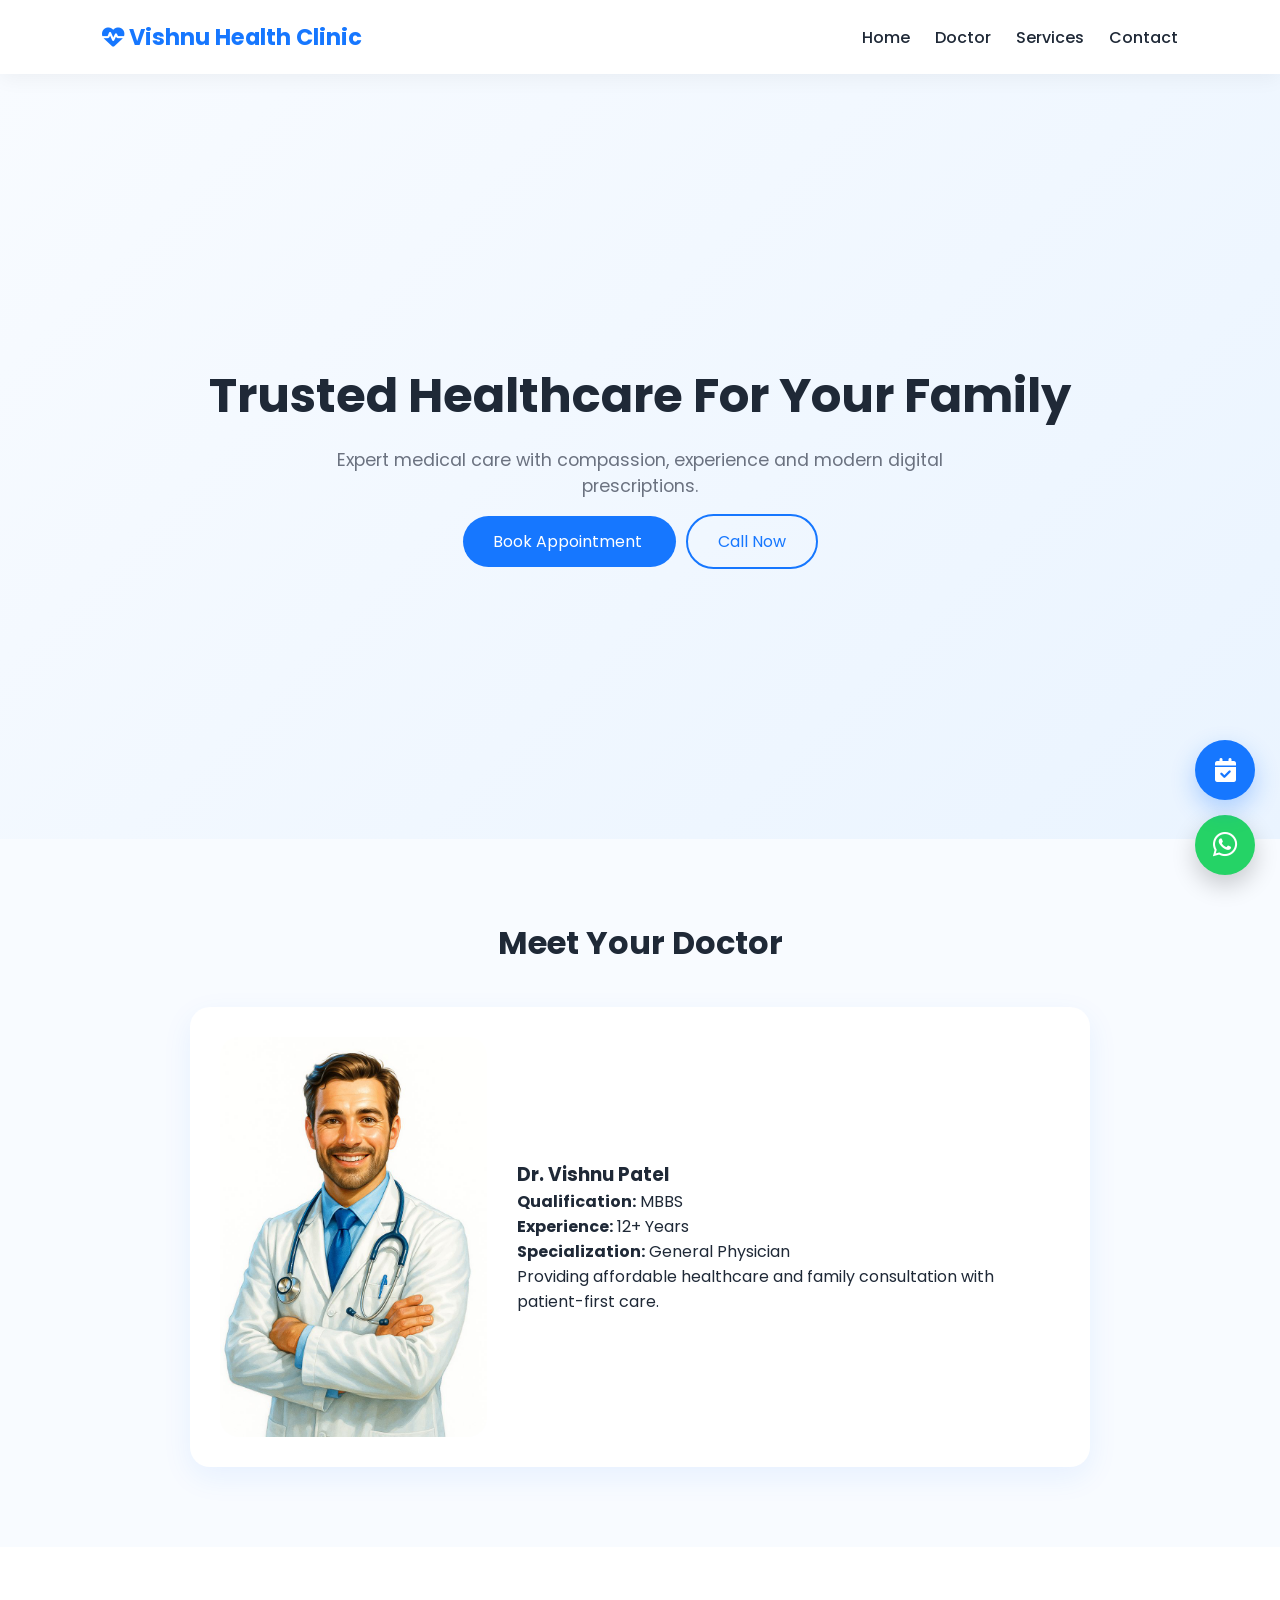
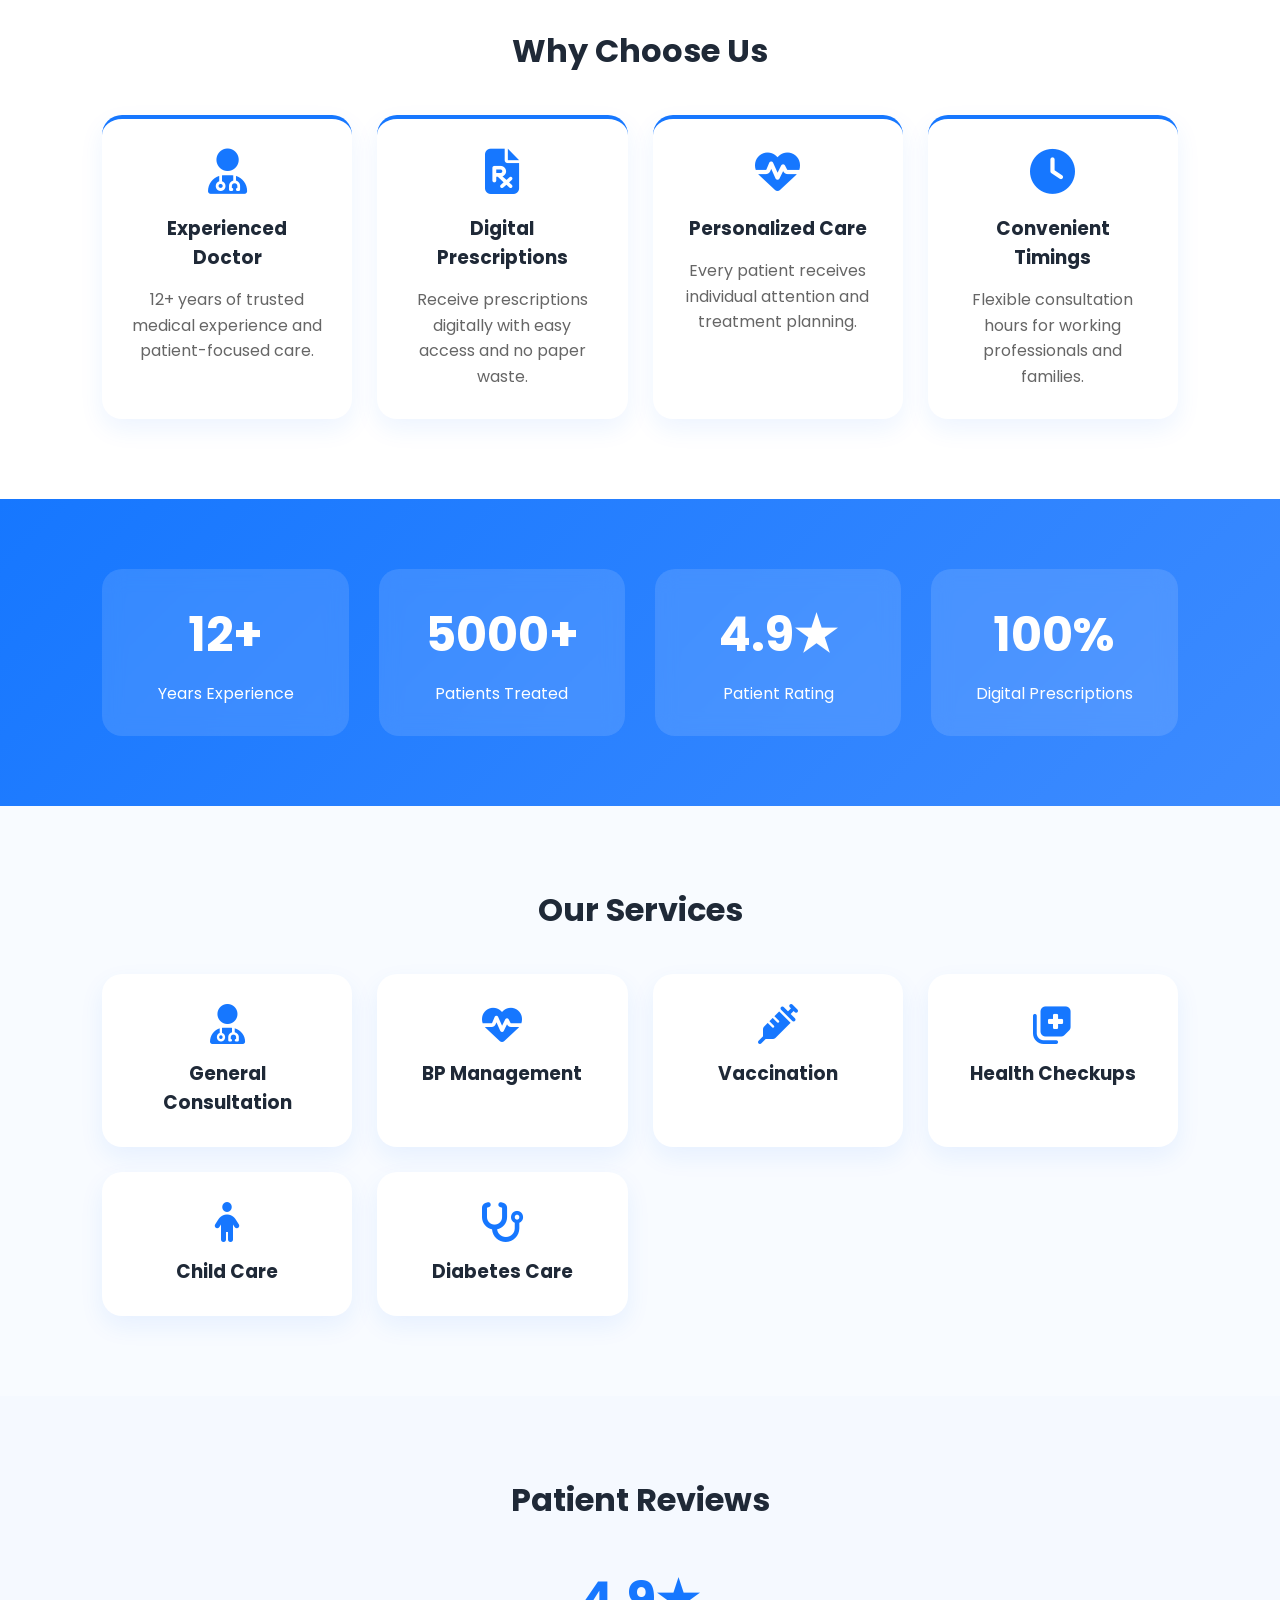
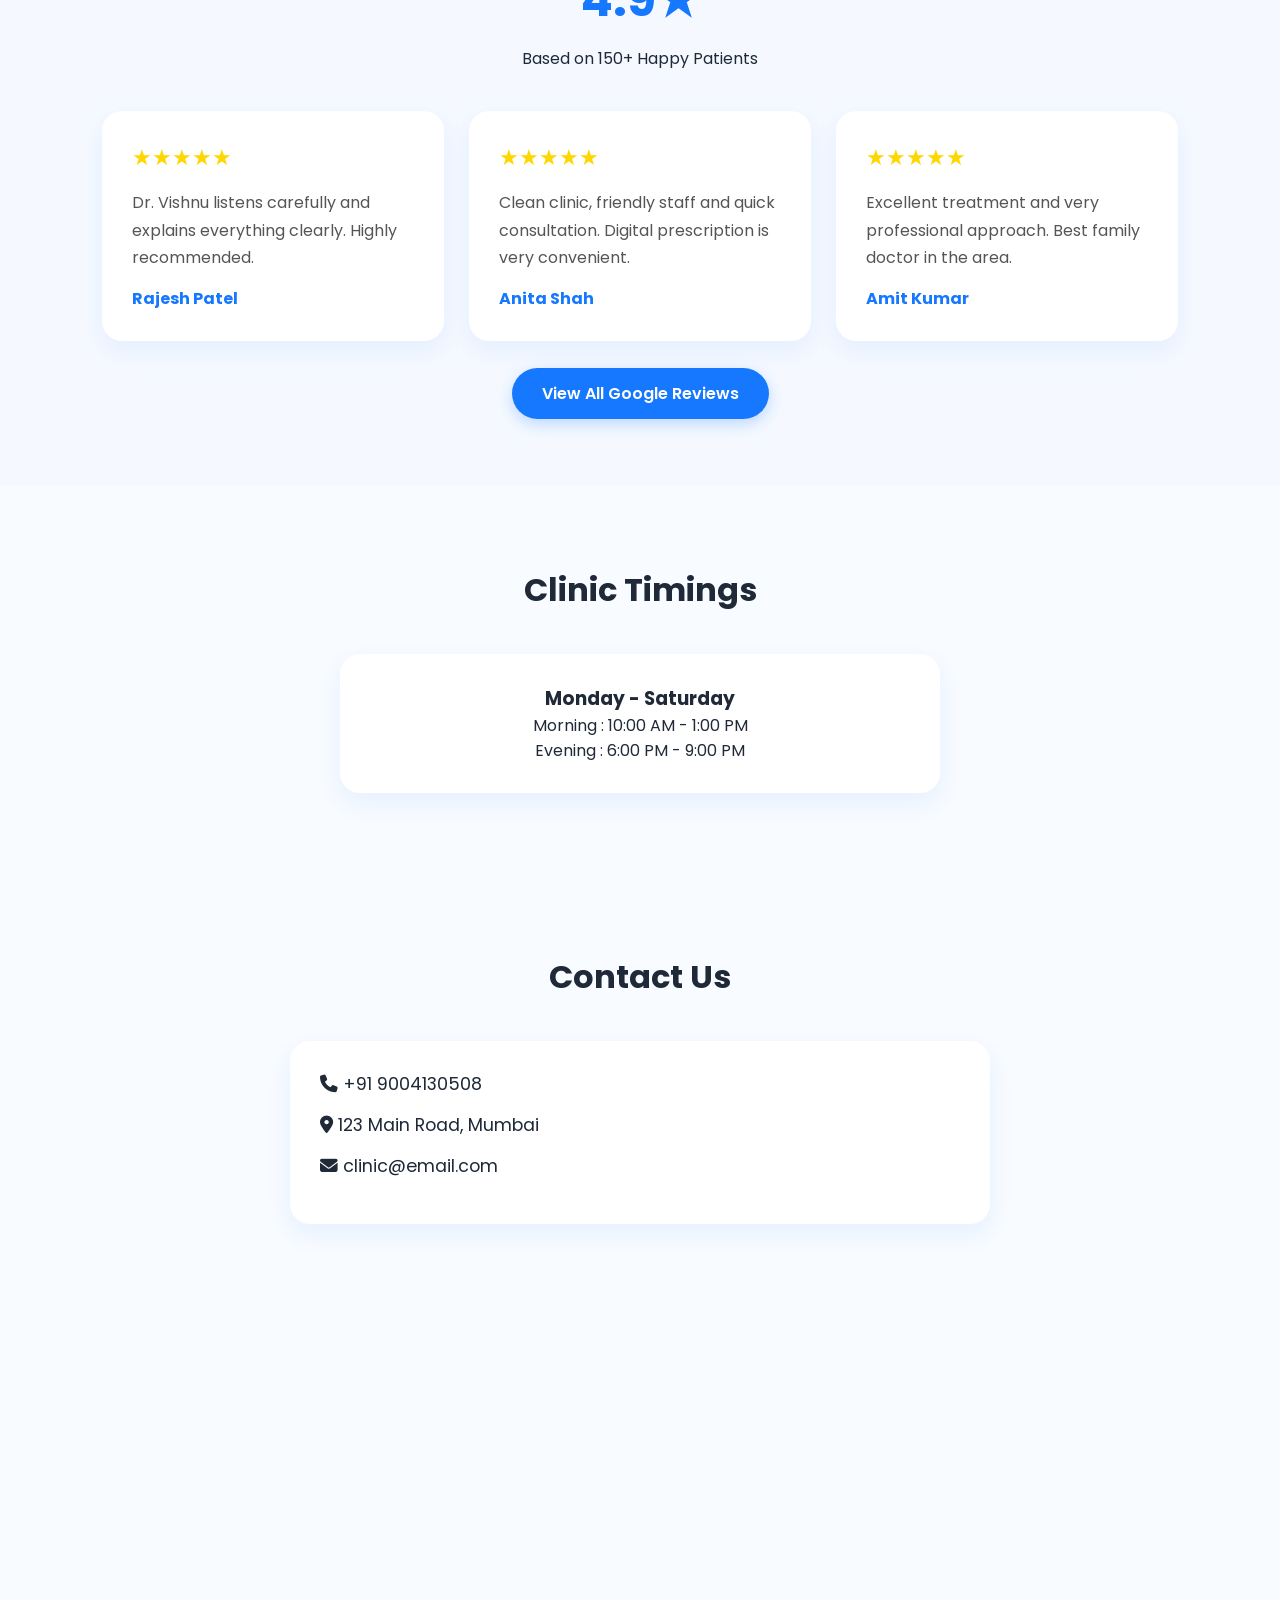
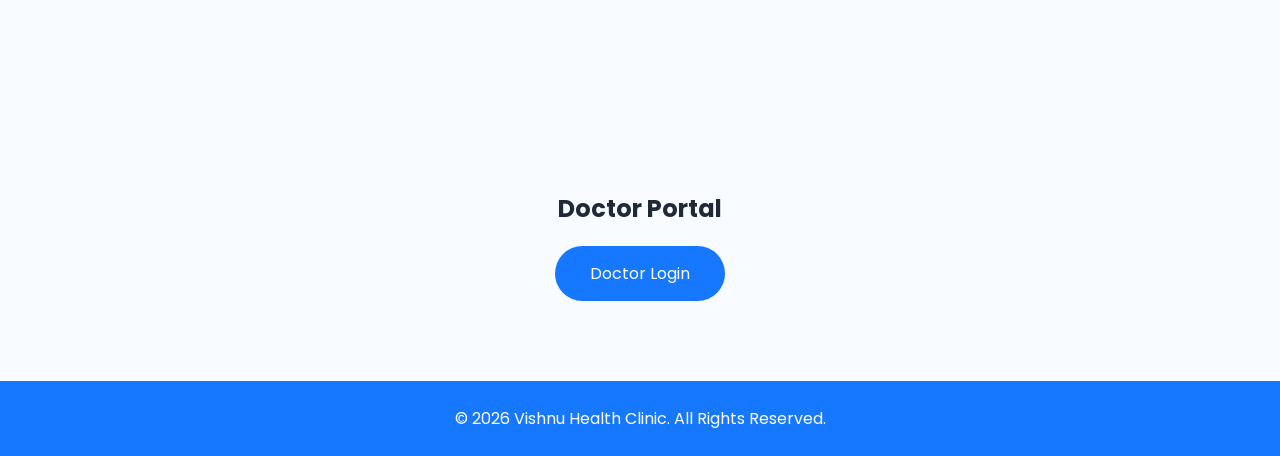
==== index.html @ 56dab734 "Add files via upload" ====
<!DOCTYPE html>
<html lang="en">

<head>
<meta charset="UTF-8">
<meta name="viewport" content="width=device-width, initial-scale=1.0">

<title>Vishnu Health Clinic</title>

<link rel="stylesheet" href="style.css">

<link rel="preconnect" href="https://fonts.googleapis.com">
<link href="https://fonts.googleapis.com/css2?family=Poppins:wght@300;400;500;600;700&display=swap" rel="stylesheet">

<link rel="stylesheet"
href="https://cdnjs.cloudflare.com/ajax/libs/font-awesome/6.5.1/css/all.min.css">
</head>

<body>

<!-- NAVBAR -->

<nav>

<div class="logo">
<i class="fa-solid fa-heart-pulse"></i>
Vishnu Health Clinic
</div>

<ul>
<li><a href="#home">Home</a></li>
<li><a href="#doctor">Doctor</a></li>
<li><a href="#services">Services</a></li>
<li><a href="#contact">Contact</a></li>
</ul>

</nav>

<!-- HERO -->

<section id="home" class="hero">

<div class="hero-content">

<h1>Trusted Healthcare For Your Family</h1>

<p>
Expert medical care with compassion, experience and modern digital prescriptions.
</p>

<div class="hero-buttons">

<a href="#" class="btn-primary" onclick="openPopup()">
Book Appointment
</a>

<a href="tel:+919004130508" class="btn-secondary">
Call Now
</a>

</div>

</div>

</section>

<!-- ABOUT DOCTOR -->

<section id="doctor" class="section">

<h2>Meet Your Doctor</h2>

<div class="doctor-card">

<img src="doctor.jpg" alt="Doctor">

<div>

<h3>Dr. Vishnu Patel</h3>

<p><strong>Qualification:</strong> MBBS</p>

<p><strong>Experience:</strong> 12+ Years</p>

<p><strong>Specialization:</strong> General Physician</p>

<p>
Providing affordable healthcare and family consultation with patient-first care.
</p>

</div>

</div>

</section>

<!-- WHY CHOOSE US -->

<section class="section why-us">

<h2>Why Choose Us</h2>

<div class="why-grid">

<div class="why-card">

<i class="fa-solid fa-user-doctor"></i>

<h3>Experienced Doctor</h3>

<p>
12+ years of trusted medical experience and patient-focused care.
</p>

</div>

<div class="why-card">

<i class="fa-solid fa-file-prescription"></i>

<h3>Digital Prescriptions</h3>

<p>
Receive prescriptions digitally with easy access and no paper waste.
</p>

</div>

<div class="why-card">

<i class="fa-solid fa-heart-pulse"></i>

<h3>Personalized Care</h3>

<p>
Every patient receives individual attention and treatment planning.
</p>

</div>

<div class="why-card">

<i class="fa-solid fa-clock"></i>

<h3>Convenient Timings</h3>

<p>
Flexible consultation hours for working professionals and families.
</p>

</div>

</div>

</section>

<!-- DOCTOR STATS -->

<section class="stats-section">

<div class="stat-box">

<h2>12+</h2>

<p>Years Experience</p>

</div>

<div class="stat-box">

<h2>5000+</h2>

<p>Patients Treated</p>

</div>

<div class="stat-box">

<h2>4.9★</h2>

<p>Patient Rating</p>

</div>

<div class="stat-box">

<h2>100%</h2>

<p>Digital Prescriptions</p>

</div>

</section>

<!-- SERVICES -->

<section id="services" class="section">

<h2>Our Services</h2>

<div class="services-grid">

<div class="service-card">
<i class="fa-solid fa-user-doctor"></i>
<h3>General Consultation</h3>
</div>

<div class="service-card">
<i class="fa-solid fa-heart-pulse"></i>
<h3>BP Management</h3>
</div>

<div class="service-card">
<i class="fa-solid fa-syringe"></i>
<h3>Vaccination</h3>
</div>

<div class="service-card">
<i class="fa-solid fa-notes-medical"></i>
<h3>Health Checkups</h3>
</div>

<div class="service-card">
<i class="fa-solid fa-child"></i>
<h3>Child Care</h3>
</div>

<div class="service-card">
<i class="fa-solid fa-stethoscope"></i>
<h3>Diabetes Care</h3>
</div>

</div>

</section>

<!-- GOOGLE REVIEWS -->

<section class="section reviews-section">

<h2>Patient Reviews</h2>

<div class="rating-summary">

<div class="rating-number">
4.9★
</div>

<p>Based on 150+ Happy Patients</p>

</div>

<div class="reviews-grid">

<div class="review-card">

<div class="stars">★★★★★</div>

<p>
Dr. Vishnu listens carefully and explains everything clearly. Highly recommended.
</p>

<h4>Rajesh Patel</h4>

</div>

<div class="review-card">

<div class="stars">★★★★★</div>

<p>
Clean clinic, friendly staff and quick consultation. Digital prescription is very convenient.
</p>

<h4>Anita Shah</h4>

</div>

<div class="review-card">

<div class="stars">★★★★★</div>

<p>
Excellent treatment and very professional approach. Best family doctor in the area.
</p>

<h4>Amit Kumar</h4>

</div>

</div>

<div class="review-button">

<a href="#" target="_blank">
View All Google Reviews
</a>

</div>

</section>

<!-- TIMINGS -->

<section class="section">

<h2>Clinic Timings</h2>

<div class="timings">

<h3>Monday - Saturday</h3>

<p>Morning : 10:00 AM - 1:00 PM</p>

<p>Evening : 6:00 PM - 9:00 PM</p>

</div>

</section>

<!-- CONTACT -->

<section id="contact" class="section">

<h2>Contact Us</h2>

<div class="contact-card">

<p>
<i class="fa-solid fa-phone"></i>
+91 9004130508
</p>

<p>
<i class="fa-solid fa-location-dot"></i>
123 Main Road, Mumbai
</p>

<p>
<i class="fa-solid fa-envelope"></i>
clinic@email.com
</p>

</div>

</section>

<!-- MAP -->

<section>

<iframe
class="map"
src="https://maps.google.com/maps?q=mumbai&t=&z=13&ie=UTF8&iwloc=&output=embed">
</iframe>

</section>

<!-- LOGIN -->

<section class="login-section">

<h2>Doctor Portal</h2>

<a href="doctor-login.html" class="login-btn">
Doctor Login
</a>

</section>

<!-- FOOTER -->

<footer>

<p>© 2026 Vishnu Health Clinic. All Rights Reserved.</p>

</footer>

<!-- APPOINTMENT POPUP -->

<div id="appointmentModal" class="modal">

<div class="modal-content">

<span class="close-btn" onclick="closePopup()">
&times;
</span>

<h2>Book Appointment</h2>

<form id="appointmentForm">

<input
type="text"
id="patientName"
placeholder="Patient Name"
required>

<input
type="tel"
id="mobile"
placeholder="Mobile Number"
required>

<input
type="date"
id="date"
required>

<select id="time" required>

<option value="">
Select Time
</option>

<option>10:00 AM</option>
<option>11:00 AM</option>
<option>12:00 PM</option>
<option>6:00 PM</option>
<option>7:00 PM</option>

</select>

<textarea
id="reason"
placeholder="Reason for Visit">
</textarea>

<button
type="button"
onclick="sendAppointment()">

Submit Appointment

</button>

</form>

</div>

</div>

<!-- FLOATING APPOINTMENT -->

<a href="#"
class="appointment-float"
onclick="openPopup()">

<i class="fa-solid fa-calendar-check"></i>

</a>

<!-- WHATSAPP -->

<a href="https://wa.me/9004130508"
class="whatsapp">

<i class="fa-brands fa-whatsapp"></i>

</a>

<script src="script.js"></script>

</body>
</html>
---- style.css ----
*{
margin:0;
padding:0;
box-sizing:border-box;
font-family:'Poppins',sans-serif;
scroll-behavior:smooth;
}

body{
background:#F8FBFF;
color:#1F2937;
}

/* NAVBAR */

nav{
display:flex;
justify-content:space-between;
align-items:center;
padding:20px 8%;
background:white;
box-shadow:0 4px 20px rgba(0,0,0,0.05);
position:sticky;
top:0;
z-index:1000;
}

.logo{
font-size:1.4rem;
font-weight:700;
color:#1677FF;
}

nav ul{
display:flex;
list-style:none;
gap:25px;
}

nav ul a{
text-decoration:none;
color:#1F2937;
font-weight:500;
}

/* HERO */

.hero{
min-height:85vh;
display:flex;
justify-content:center;
align-items:center;
text-align:center;
padding:40px;

background:linear-gradient(
135deg,
#F8FBFF,
#EAF4FF
);
}

.hero h1{
font-size:3rem;
margin-bottom:15px;
}

.hero p{
max-width:700px;
margin:auto;
font-size:1.1rem;
color:#6B7280;
}

.hero-buttons{
margin-top:30px;
}

.btn-primary{
background:#1677FF;
color:white;
padding:14px 30px;
border-radius:50px;
text-decoration:none;
margin-right:10px;
}

.btn-secondary{
border:2px solid #1677FF;
color:#1677FF;
padding:14px 30px;
border-radius:50px;
text-decoration:none;
}

/* SECTIONS */

.section{
padding:80px 8%;
}

.section h2{
text-align:center;
margin-bottom:40px;
font-size:2rem;
}

/* DOCTOR */

.doctor-card{
background:white;
max-width:900px;
margin:auto;
display:flex;
gap:30px;
align-items:center;
padding:30px;
border-radius:20px;
box-shadow:0 10px 30px rgba(22,119,255,0.08);
}

.doctor-card img{
width:300px;
height:400px;
object-fit:contain;
object-position:center;
border-radius:20px;
}

/* SERVICES */

.services-grid{
display:grid;
grid-template-columns:repeat(auto-fit,minmax(250px,1fr));
gap:25px;
}

.service-card{
background:white;
padding:30px;
text-align:center;
border-radius:20px;
box-shadow:0 10px 25px rgba(22,119,255,0.08);
transition:0.3s;
}

.service-card:hover{
transform:translateY(-5px);
}

.service-card i{
font-size:40px;
color:#1677FF;
margin-bottom:15px;
}

/* TIMINGS */

.timings{
max-width:600px;
margin:auto;
text-align:center;
background:white;
padding:30px;
border-radius:20px;
box-shadow:0 10px 25px rgba(22,119,255,0.08);
}

/* CONTACT */

.contact-card{
max-width:700px;
margin:auto;
background:white;
padding:30px;
border-radius:20px;
box-shadow:0 10px 25px rgba(22,119,255,0.08);
}

.contact-card p{
margin-bottom:15px;
font-size:1.1rem;
}

/* MAP */

.map{
width:100%;
height:400px;
border:none;
}

/* LOGIN */

.login-section{
padding:80px 8%;
text-align:center;
}

.login-btn{
display:inline-block;
margin-top:20px;
background:#1677FF;
color:white;
padding:15px 35px;
border-radius:50px;
text-decoration:none;
}

/* FOOTER */

footer{
background:#1677FF;
color:white;
padding:25px;
text-align:center;
}

/* WHATSAPP */

.whatsapp{
position:fixed;
bottom:25px;
right:25px;

width:60px;
height:60px;

background:#25D366;
color:white;

display:flex;
align-items:center;
justify-content:center;

border-radius:50%;
font-size:28px;

text-decoration:none;

box-shadow:0 10px 25px rgba(0,0,0,0.2);
}

/* MOBILE */

@media(max-width:768px){

nav{
flex-direction:column;
gap:15px;
}

.hero h1{
font-size:2rem;
}

.doctor-card{
flex-direction:column;
text-align:center;
}

.doctor-card img{
width:180px;
height:180px;
}

}

.modal{
display:none;
position:fixed;
top:0;
left:0;
width:100%;
height:100%;
background:rgba(0,0,0,.5);
z-index:9999;
}

.modal-content{
background:white;
max-width:500px;
width:90%;
margin:5% auto;
padding:30px;
border-radius:20px;
position:relative;
}

.close-btn{
position:absolute;
right:20px;
top:10px;
font-size:30px;
cursor:pointer;
}

.modal input,
.modal select,
.modal textarea{
width:100%;
padding:12px;
margin:10px 0;
border:1px solid #ddd;
border-radius:10px;
}

.modal button{
width:100%;
padding:14px;
background:#1677FF;
color:white;
border:none;
border-radius:10px;
cursor:pointer;
}

/* GOOGLE REVIEWS */

.reviews-section{
background:#f5f9ff;
}

.rating-summary{
text-align:center;
margin-bottom:40px;
}

.rating-number{
font-size:3rem;
font-weight:700;
color:#1677FF;
margin-bottom:10px;
}

.reviews-grid{
display:grid;
grid-template-columns:repeat(auto-fit,minmax(280px,1fr));
gap:25px;
}

.review-card{
background:white;
padding:30px;
border-radius:20px;
box-shadow:0 10px 25px rgba(22,119,255,0.08);
transition:0.3s;
}

.review-card:hover{
transform:translateY(-5px);
}

.stars{
font-size:22px;
color:#FFD700;
margin-bottom:15px;
}

.review-card p{
line-height:1.7;
color:#555;
margin-bottom:15px;
}

.review-card h4{
color:#1677FF;
}

.review-button{
text-align:center;
margin-top:40px;
}

.review-button a{
background:#1677FF;
color:white;
padding:14px 30px;
border-radius:50px;
text-decoration:none;
font-weight:600;
box-shadow:0 5px 15px rgba(22,119,255,0.25);
}

/* WHY CHOOSE US */

.why-us{
background:#ffffff;
}

.why-grid{
display:grid;
grid-template-columns:repeat(auto-fit,minmax(250px,1fr));
gap:25px;
}

.why-card{
background:white;
padding:30px;
text-align:center;
border-radius:20px;
box-shadow:0 10px 25px rgba(22,119,255,0.08);
transition:0.3s;
border-top:4px solid #1677FF;
}

.why-card:hover{
transform:translateY(-5px);
}

.why-card i{
font-size:45px;
color:#1677FF;
margin-bottom:20px;
}

.why-card h3{
margin-bottom:15px;
}

.why-card p{
color:#666;
line-height:1.6;
}

/* FLOATING APPOINTMENT */

.appointment-float{

position:fixed;

bottom:100px;
right:25px;

width:60px;
height:60px;

background:#1677FF;
color:white;

display:flex;
align-items:center;
justify-content:center;

border-radius:50%;

font-size:24px;

text-decoration:none;

box-shadow:0 10px 25px rgba(22,119,255,0.3);

z-index:999;

transition:0.3s;
}

.appointment-float:hover{
transform:scale(1.1);
}

/* DOCTOR STATS */

.stats-section{

background:linear-gradient(
135deg,
#1677FF,
#3D8BFF
);

padding:70px 8%;

display:grid;

grid-template-columns:
repeat(auto-fit,minmax(200px,1fr));

gap:30px;

text-align:center;
}

.stat-box{

background:rgba(255,255,255,0.12);

padding:30px;

border-radius:20px;

backdrop-filter:blur(10px);

transition:0.3s;
}

.stat-box:hover{
transform:translateY(-5px);
}

.stat-box h2{

font-size:3rem;

font-weight:700;

color:white;

margin-bottom:10px;
}

.stat-box p{

color:white;

font-size:1rem;
}
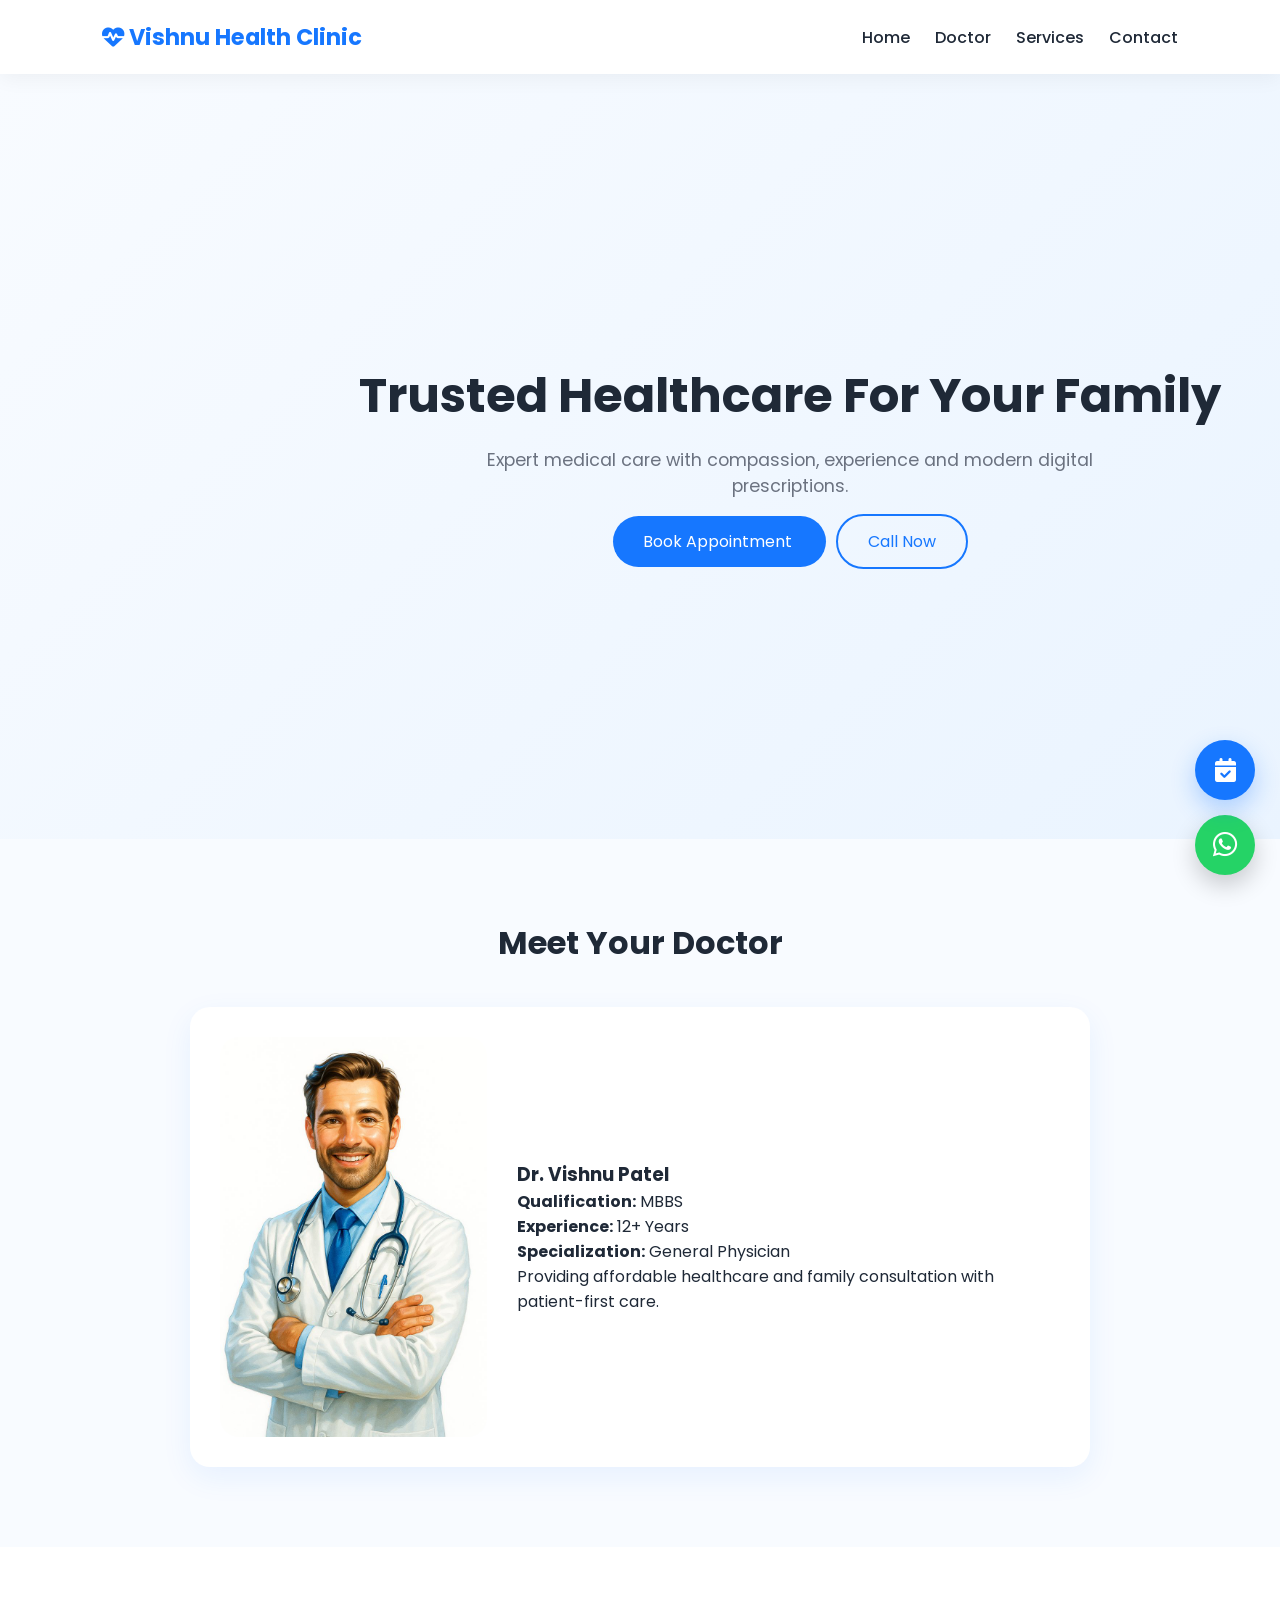
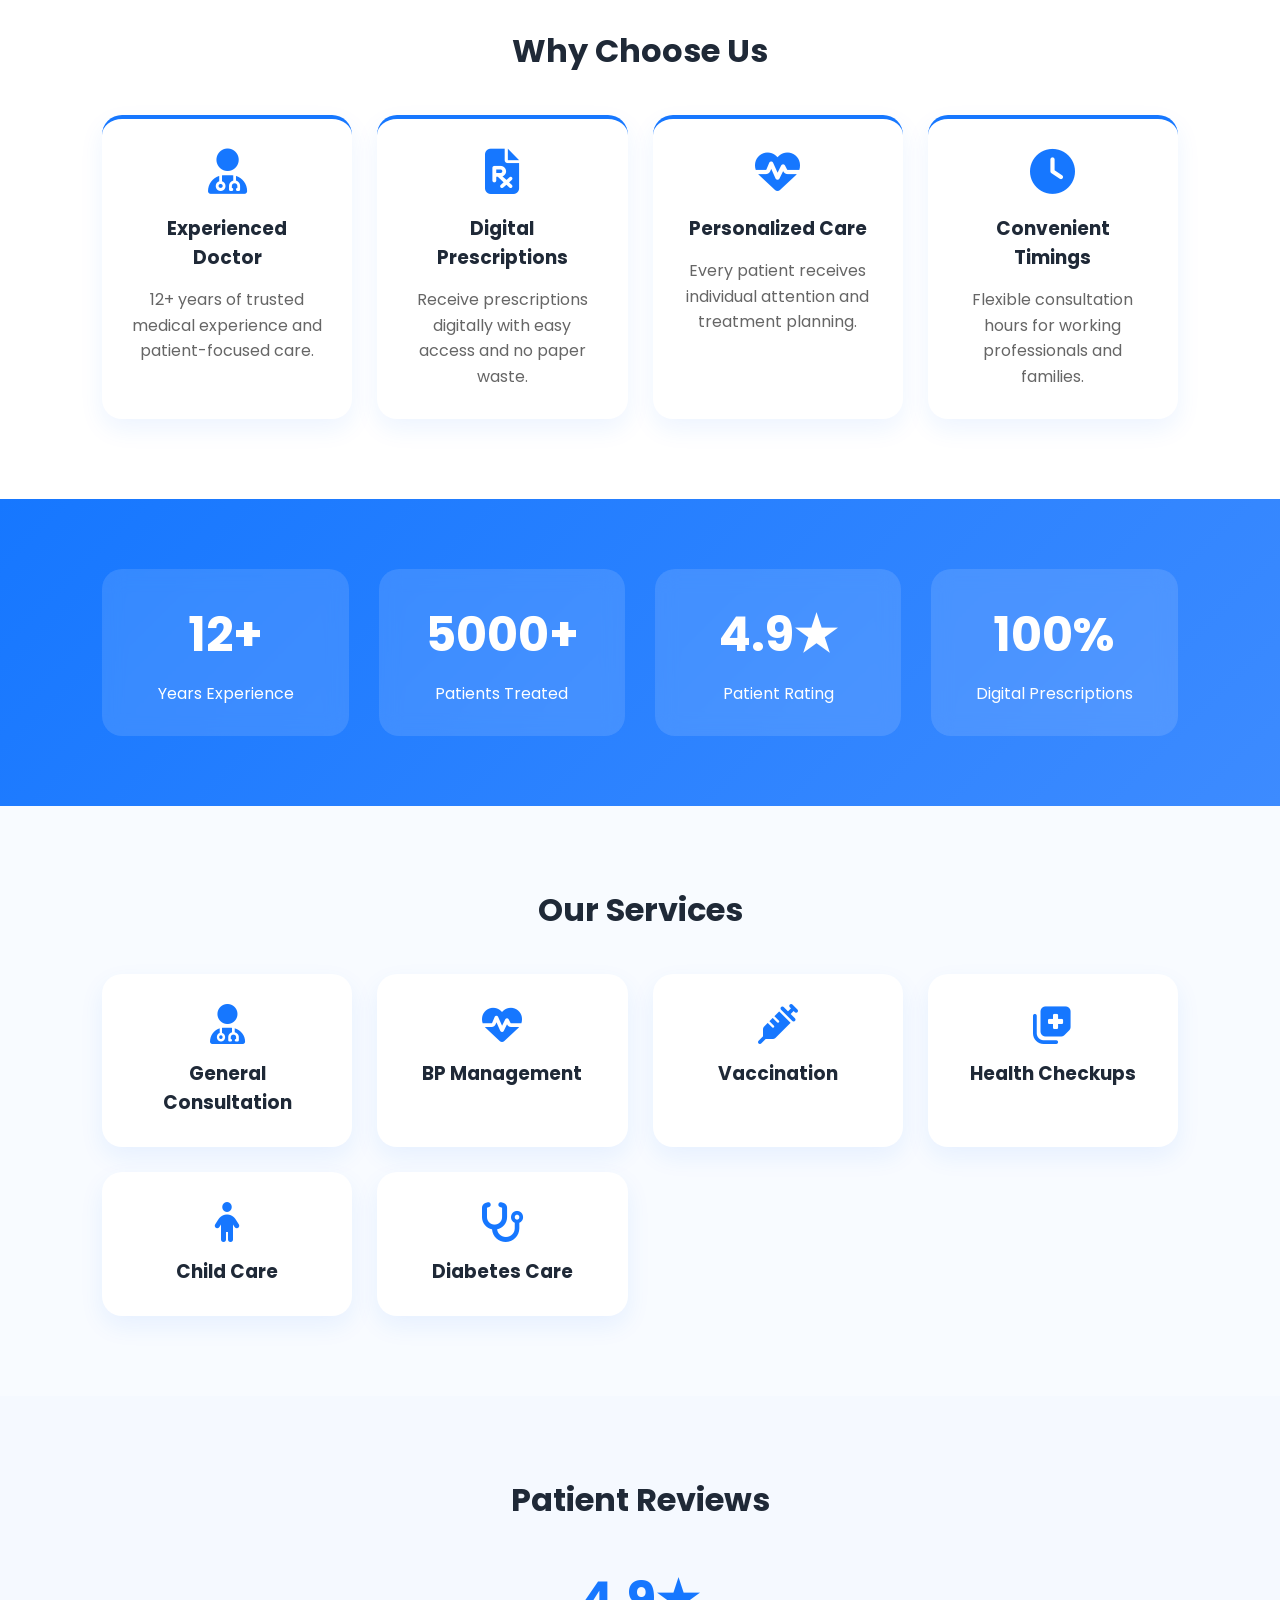
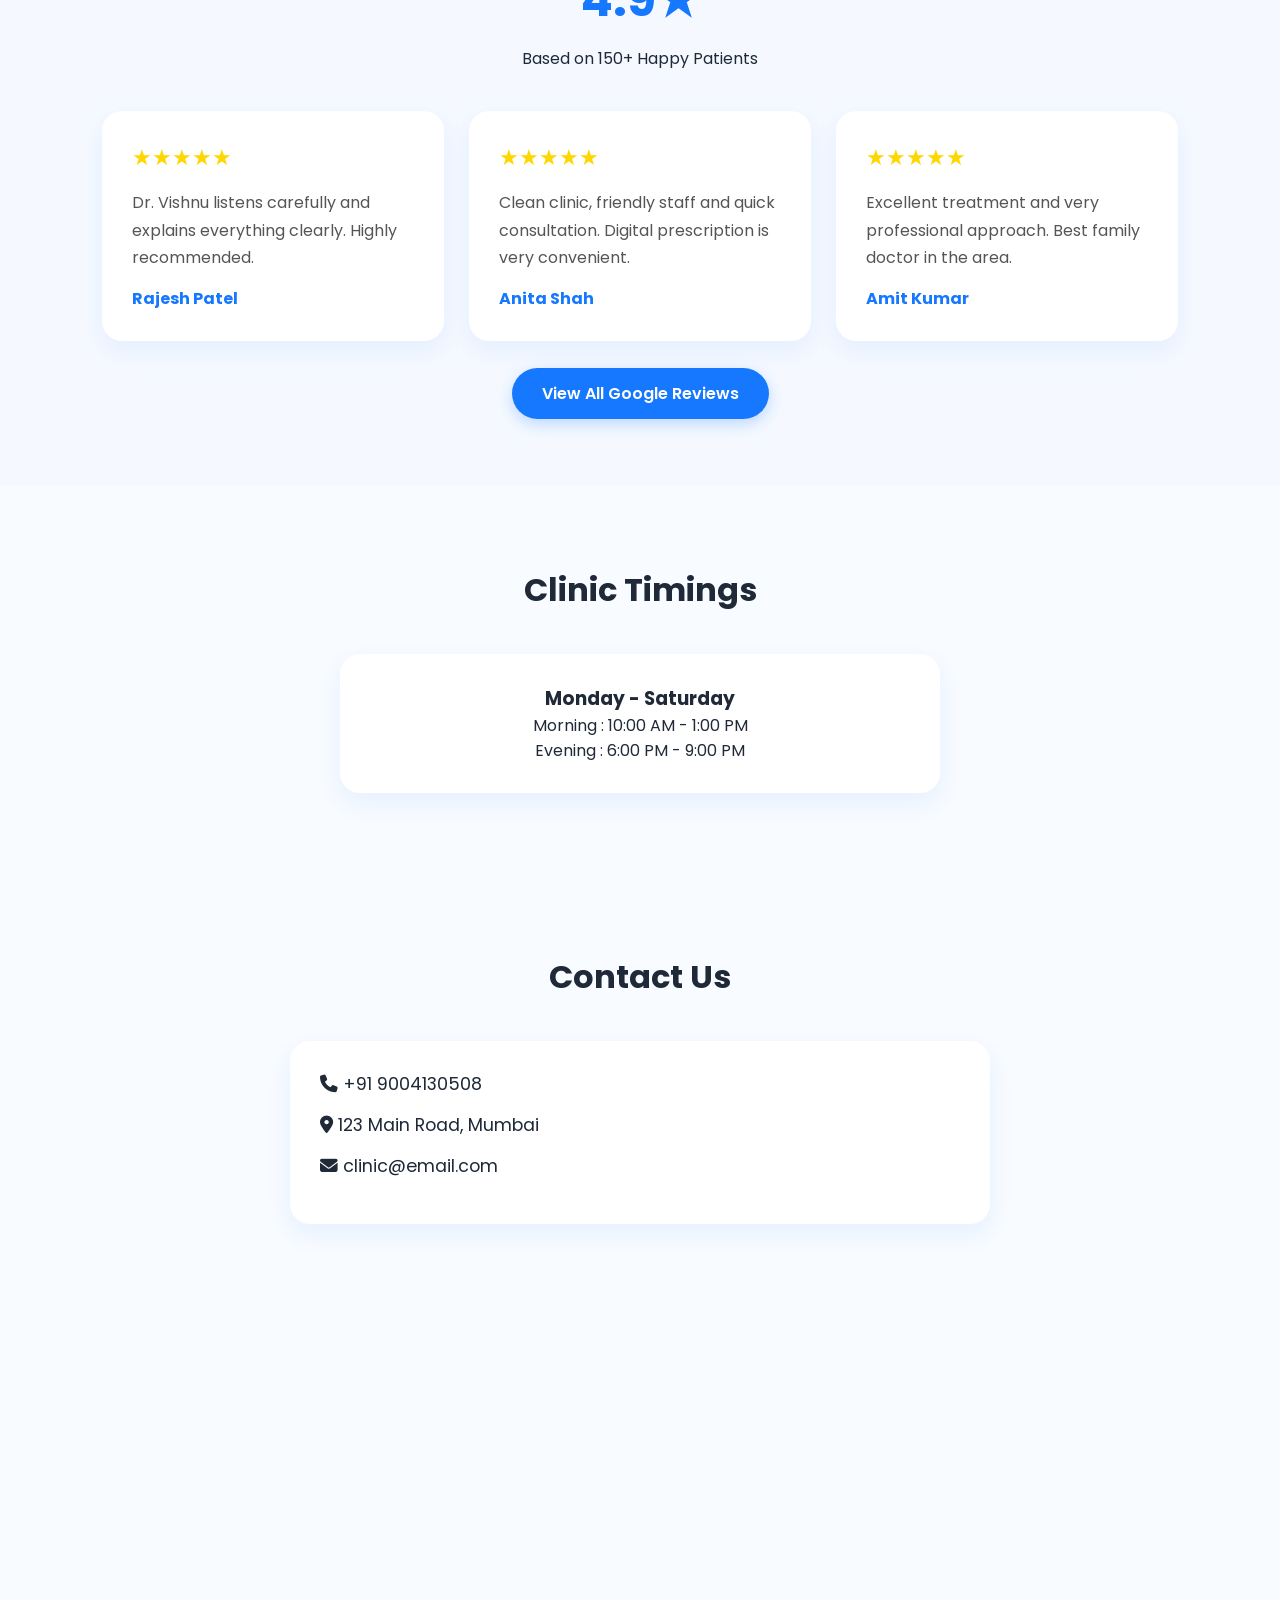
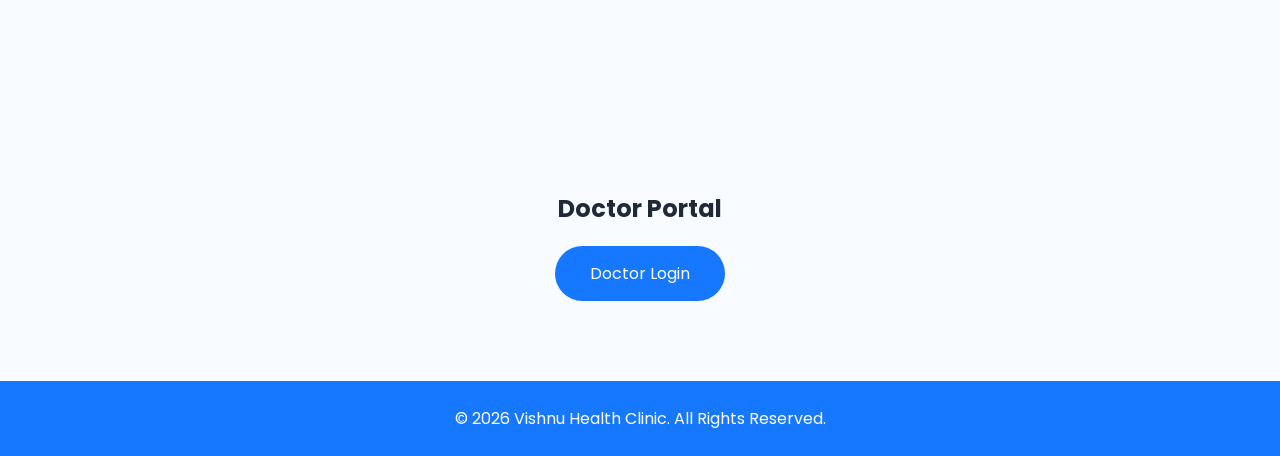
==== commit be12187e: "Update index.html" ====
--- a/index.html
+++ b/index.html
@@ -40,27 +40,33 @@
 
 <section id="home" class="hero">
 
-<div class="hero-content">
-
-<h1>Trusted Healthcare For Your Family</h1>
-
-<p>
-Expert medical care with compassion, experience and modern digital prescriptions.
-</p>
-
-<div class="hero-buttons">
-
-<a href="#" class="btn-primary" onclick="openPopup()">
-Book Appointment
-</a>
-
-<a href="tel:+919004130508" class="btn-secondary">
-Call Now
-</a>
-
-</div>
-
-</div>
+    <video autoplay muted loop playsinline class="hero-video">
+        <source src="videos/hero-video.mp4" type="video/mp4">
+    </video>
+
+    <div class="hero-overlay"></div>
+
+    <div class="hero-content">
+
+        <h1>Trusted Healthcare For Your Family</h1>
+
+        <p>
+            Expert medical care with compassion, experience and modern digital prescriptions.
+        </p>
+
+        <div class="hero-buttons">
+
+            <a href="#" class="btn-primary" onclick="openPopup()">
+                Book Appointment
+            </a>
+
+            <a href="tel:+919004130508" class="btn-secondary">
+                Call Now
+            </a>
+
+        </div>
+
+    </div>
 
 </section>
 
@@ -462,4 +468,4 @@
 <script src="script.js"></script>
 
 </body>
-</html>+</html>
